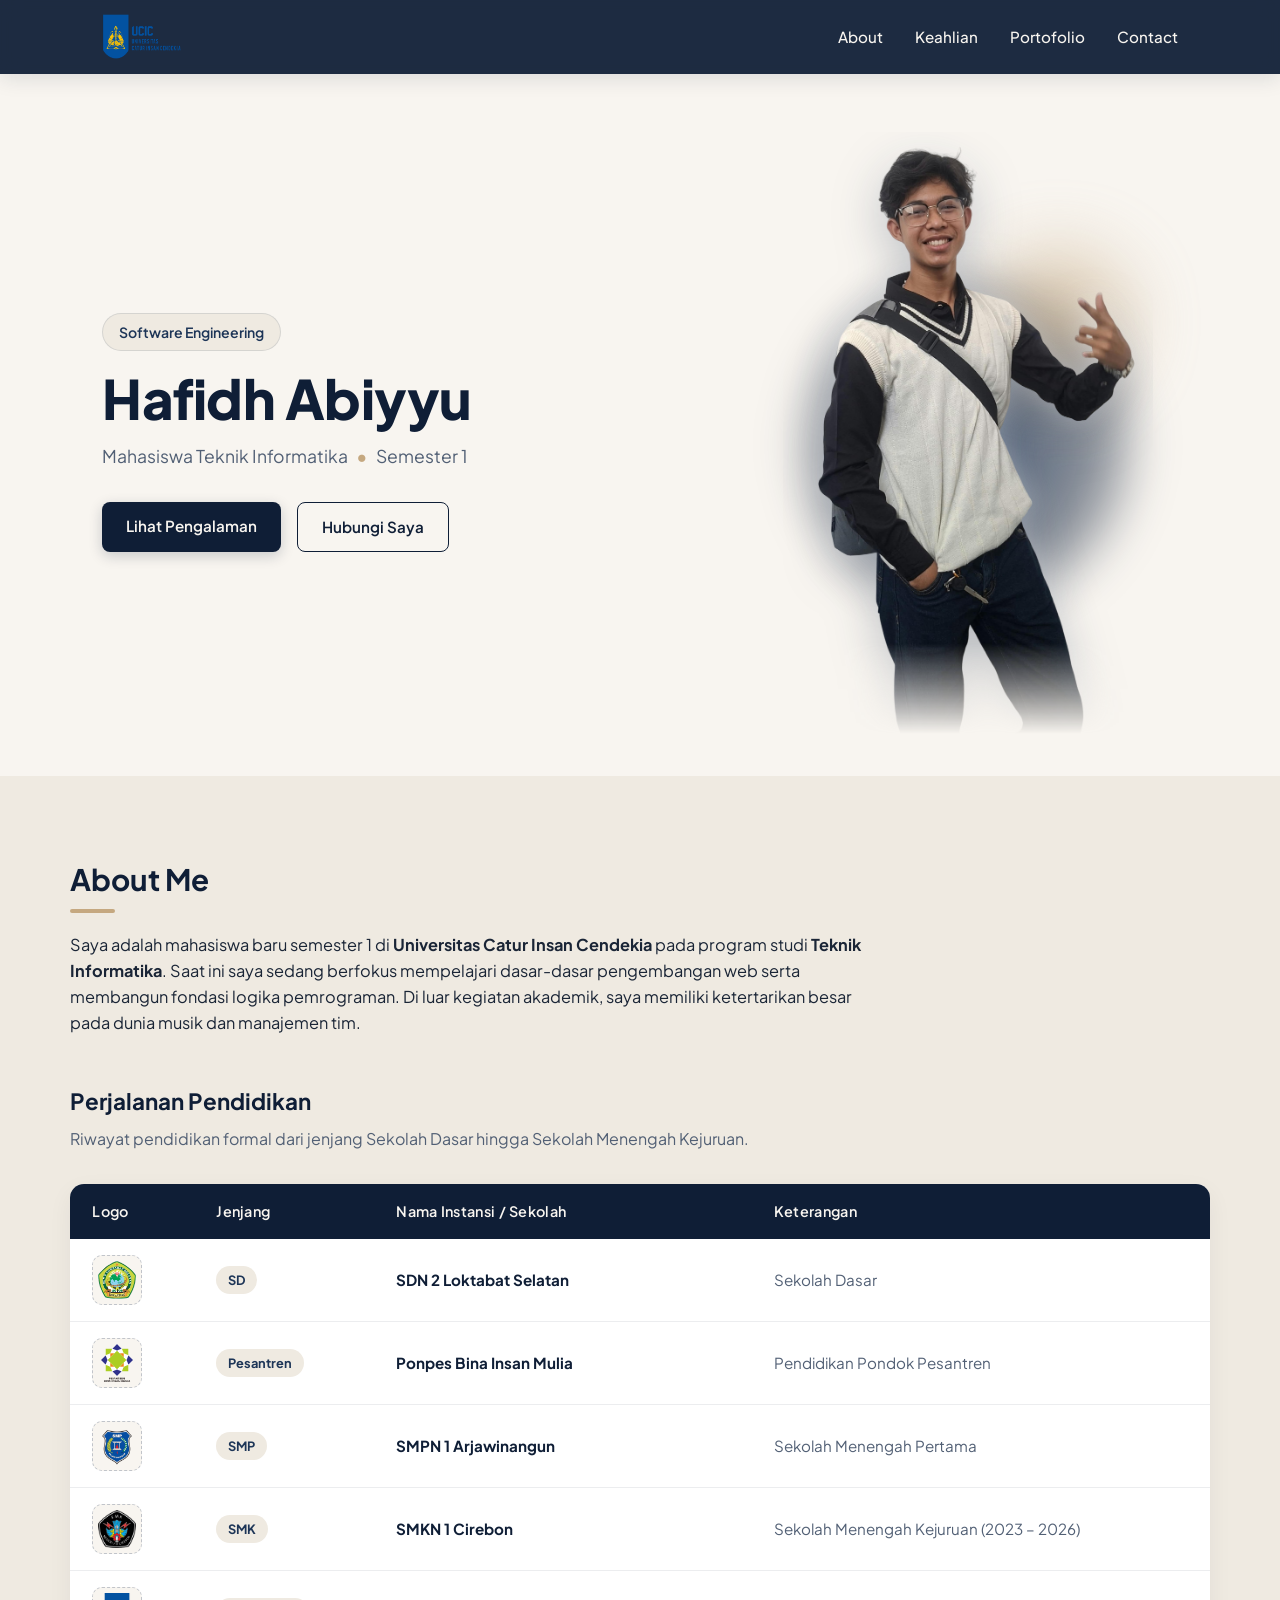
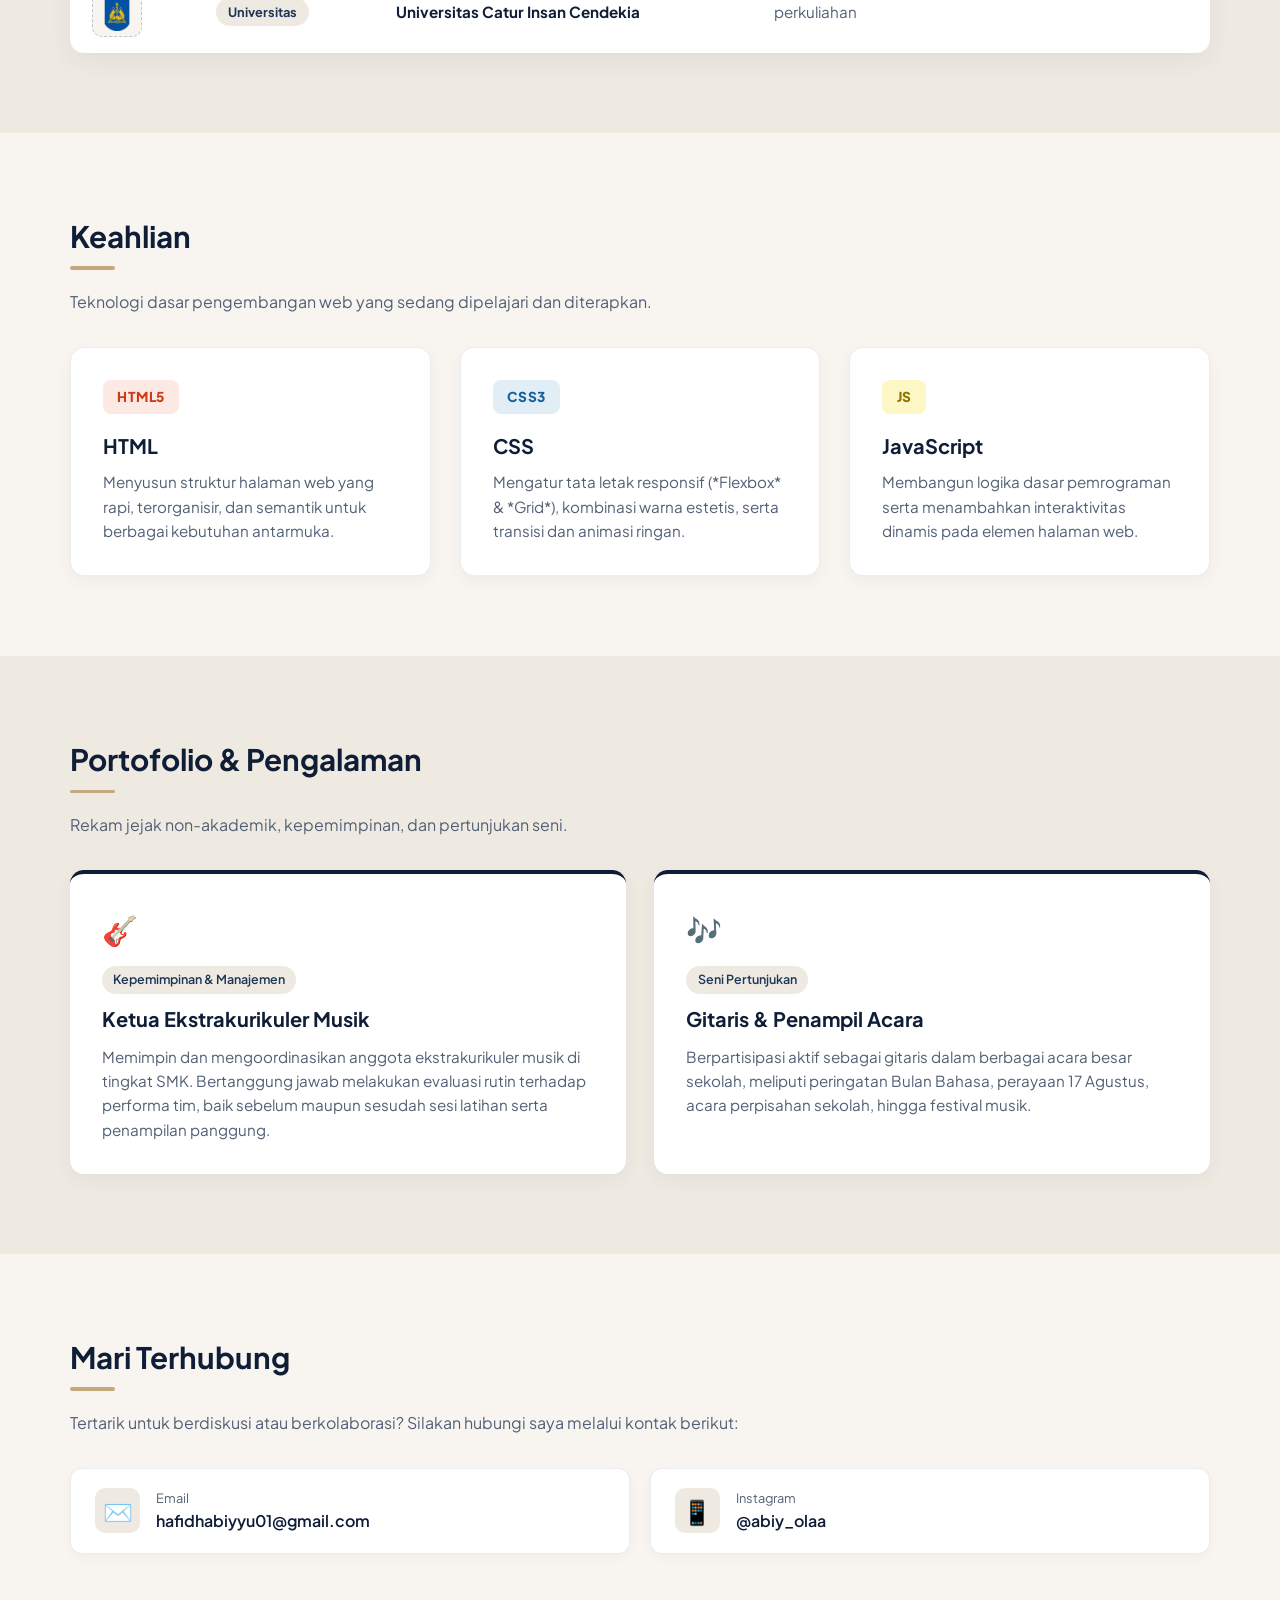
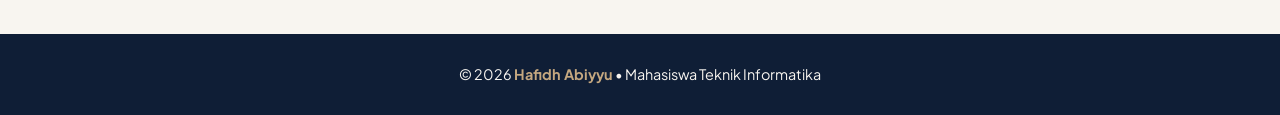
==== index.html @ 4dd19e90 "cv_starterpack" ====
<!DOCTYPE html>
<html lang="id">

<head>
    <meta charset="UTF-8">
    <meta name="viewport" content="width=device-width, initial-scale=1.0">
    <link rel="icon" type="image/png" href="/asset/logo-cic.png">
    <title>Web Profile - Hafidh Abiyyu</title>
    <link rel="preconnect" href="https://fonts.googleapis.com">
    <link rel="preconnect" href="https://fonts.gstatic.com" crossorigin>
    <link href="https://fonts.googleapis.com/css2?family=Plus+Jakarta+Sans:wght@400;500;600;700;800&display=swap" rel="stylesheet">
    <link rel="stylesheet" href="style.css">
</head>

<body>
    <!-- Navbar -->
    <header class="navbar">
        <div class="nav-container">
            <a href="#home" class="logo-link">
                <img src="/asset/logo-ucic.png" alt="Logo UCIC" class="logo">
            </a>
            <nav>
                <ul class="nav-links">
                    <li><a href="#about">About</a></li>
                    <li><a href="#skills">Keahlian</a></li>
                    <li><a href="#portfolio">Portofolio</a></li>
                    <li><a href="#contact">Contact</a></li>
                </ul>
            </nav>
        </div>
    </header>

    <!-- Hero Section -->
    <section id="home" class="hero">
        <div class="hero-content fade-in">
            <span class="greeting-badge">Software Engineering</span>
            <h1>Hafidh Abiyyu</h1>
            <p class="role">Mahasiswa Teknik Informatika <span class="dot">&bull;</span> Semester 1</p>
            <div class="hero-actions">
                <a href="#portfolio" class="btn-primary">Lihat Pengalaman</a>
                <a href="#contact" class="btn-secondary">Hubungi Saya</a>
            </div>
        </div>

        <div class="photo-wrapper fade-in">
            <div class="highlight-backdrop"></div>
            <div class="highlight-accent"></div>
            <img src="/asset/pose2.png" alt="Foto Hafidh Abiyyu" class="profile-photo">
        </div>
    </section>

    <!-- About & Perjalanan Pendidikan Section -->
    <section id="about" class="section">
        <div class="container">
            <!-- Bagian About Me -->
            <div class="about-intro">
                <h2>About Me</h2>
                <p>
                    Saya adalah mahasiswa baru semester 1 di <strong>Universitas Catur Insan Cendekia</strong> pada program studi <strong>Teknik Informatika</strong>.
                    Saat ini saya sedang berfokus mempelajari dasar-dasar pengembangan web serta membangun fondasi logika pemrograman.
                    Di luar kegiatan akademik, saya memiliki ketertarikan besar pada dunia musik dan manajemen tim.
                </p>
            </div>

            <!-- Tabel Perjalanan Pendidikan (SD - SMK) -->
            <div class="education-section">
                <h3>Perjalanan Pendidikan</h3>
                <p class="section-desc">Riwayat pendidikan formal dari jenjang Sekolah Dasar hingga Sekolah Menengah Kejuruan.</p>

                <div class="table-responsive">
                    <table class="edu-table">
                        <thead>
                            <tr>
                                <th>Logo</th>
                                <th>Jenjang</th>
                                <th>Nama Instansi / Sekolah</th>
                                <th>Keterangan</th>
                            </tr>
                        </thead>
                        <tbody>
                            <tr>
                                <td>
                                    <div class="school-logo-box">
                                        <!-- Ganti src dengan path logo sekolahmu nanti -->
                                        <img src="/asset/sdLogo.png" alt="Logo SDN 2 Loktabat Selatan" class="school-logo">
                                    </div>
                                </td>
                                <td><span class="level-badge">SD</span></td>
                                <td class="school-name">SDN 2 Loktabat Selatan</td>
                                <td>Sekolah Dasar</td>
                            </tr>
                            <tr>
                                <td>
                                    <div class="school-logo-box">
                                        <!-- Ganti src dengan path logo pondok/sekolahmu nanti -->
                                        <img src="/asset/ponpeslogo.png" alt="Logo Ponpes Bina Insan Mulia" class="school-logo">
                                    </div>
                                </td>
                                <td><span class="level-badge">Pesantren</span></td>
                                <td class="school-name">Ponpes Bina Insan Mulia</td>
                                <td>Pendidikan Pondok Pesantren</td>
                            </tr>
                            <tr>
                                <td>
                                    <div class="school-logo-box">
                                        <!-- Ganti src dengan path logo SMP nanti -->
                                        <img src="/asset/smplogo.png" alt="Logo SMPN 1 Arjawinangun" class="school-logo">
                                    </div>
                                </td>
                                <td><span class="level-badge">SMP</span></td>
                                <td class="school-name">SMPN 1 Arjawinangun</td>
                                <td>Sekolah Menengah Pertama</td>
                            </tr>
                            <tr>
                                <td>
                                    <div class="school-logo-box">
                                        <!-- Ganti src dengan path logo SMK nanti -->
                                        <img src="/asset/smklogo.png" alt="Logo SMKN 1 Cirebon" class="school-logo">
                                    </div>
                                </td>
                                <td><span class="level-badge">SMK</span></td>
                                <td class="school-name">SMKN 1 Cirebon</td>
                                <td>Sekolah Menengah Kejuruan (2023 – 2026)</td>
                            </tr>
                            <tr>
                                <td>
                                    <div class="school-logo-box">
                                        <!-- Ganti src dengan path logo SMK nanti -->
                                        <img src="/asset/logo-cic.png" alt="Logo SMKN 1 Cirebon" class="school-logo">
                                    </div>
                                </td>
                                <td><span class="level-badge">Universitas</span></td>
                                <td class="school-name">Universitas Catur Insan Cendekia</td>
                                <td>perkuliahan</td>
                            </tr>
                        </tbody>
                    </table>
                </div>
            </div>
        </div>
    </section>

    <!-- Section Keahlian (HTML, CSS, JS) -->
    <section id="skills" class="section bg-alt">
        <div class="container">
            <div class="section-header">
                <h2>Keahlian</h2>
                <p class="section-desc">Teknologi dasar pengembangan web yang sedang dipelajari dan diterapkan.</p>
            </div>

            <div class="skills-grid">
                <!-- HTML -->
                <div class="skill-card">
                    <div class="skill-badge html-badge">HTML5</div>
                    <h3>HTML</h3>
                    <p>
                        Menyusun struktur halaman web yang rapi, terorganisir, dan semantik untuk berbagai kebutuhan antarmuka.
                    </p>
                </div>

                <!-- CSS -->
                <div class="skill-card">
                    <div class="skill-badge css-badge">CSS3</div>
                    <h3>CSS</h3>
                    <p>
                        Mengatur tata letak responsif (*Flexbox* & *Grid*), kombinasi warna estetis, serta transisi dan animasi ringan.
                    </p>
                </div>

                <!-- JavaScript -->
                <div class="skill-card">
                    <div class="skill-badge js-badge">JS</div>
                    <h3>JavaScript</h3>
                    <p>
                        Membangun logika dasar pemrograman serta menambahkan interaktivitas dinamis pada elemen halaman web.
                    </p>
                </div>
            </div>
        </div>
    </section>

    <!-- Portfolio Section -->
    <section id="portfolio" class="section">
        <div class="container">
            <div class="section-header">
                <h2>Portofolio & Pengalaman</h2>
                <p class="section-desc">Rekam jejak non-akademik, kepemimpinan, dan pertunjukan seni.</p>
            </div>

            <div class="portfolio-grid">
                <div class="card">
                    <div class="card-icon">🎸</div>
                    <span class="tag">Kepemimpinan & Manajemen</span>
                    <h3>Ketua Ekstrakurikuler Musik</h3>
                    <p>
                        Memimpin dan mengoordinasikan anggota ekstrakurikuler musik di tingkat SMK.
                        Bertanggung jawab melakukan evaluasi rutin terhadap performa tim, baik sebelum maupun sesudah
                        sesi latihan serta penampilan panggung.
                    </p>
                </div>

                <div class="card">
                    <div class="card-icon">🎶</div>
                    <span class="tag">Seni Pertunjukan</span>
                    <h3>Gitaris & Penampil Acara</h3>
                    <p>
                        Berpartisipasi aktif sebagai gitaris dalam berbagai acara besar sekolah, meliputi peringatan
                        Bulan Bahasa, perayaan 17 Agustus, acara perpisahan sekolah, hingga festival musik.
                    </p>
                </div>
            </div>
        </div>
    </section>

    <!-- Contact Section -->
    <section id="contact" class="section bg-alt">
        <div class="container">
            <h2>Mari Terhubung</h2>
            <p class="section-desc">Tertarik untuk berdiskusi atau berkolaborasi? Silakan hubungi saya melalui kontak berikut:</p>
            
            <div class="contact-cards">
                <a href="mailto:hafidhabiyyu01@gmail.com" class="contact-item">
                    <span class="contact-icon">✉️</span>
                    <div>
                        <small>Email</small>
                        <p>hafidhabiyyu01@gmail.com</p>
                    </div>
                </a>

                <a href="https://instagram.com/abiy_olaa" target="_blank" class="contact-item">
                    <span class="contact-icon">📱</span>
                    <div>
                        <small>Instagram</small>
                        <p>@abiy_olaa</p>
                    </div>
                </a>
            </div>
        </div>
    </section>

    <!-- Footer -->
    <footer>
        <p>&copy; 2026 <strong>Hafidh Abiyyu</strong> &bull; Mahasiswa Teknik Informatika</p>
    </footer>

</body>

</html>
---- style.css ----
:root {
    --navy-dark: #0f1e36;
    --navy-medium: #1d3557;
    --navy-light: #2b4c7e;
    --cream-bg: #f8f5f0;
    --cream-card: #ffffff;
    --cream-alt: #efeae1;
    --text-main: #1a2536;
    --text-muted: #526075;
    --accent-gold: #c5a880;
    --accent-gold-light: #e6d5bc;
}

* {
    margin: 0;
    padding: 0;
    box-sizing: border-box;
    scroll-behavior: smooth;
}

body {
    font-family: 'Plus Jakarta Sans', 'Segoe UI', Tahoma, Geneva, Verdana, sans-serif;
    background-color: var(--cream-bg);
    color: var(--text-main);
    line-height: 1.6;
    overflow-x: hidden;
}

@keyframes float {
    0%, 100% {
        transform: translateY(0px);
    }
    50% {
        transform: translateY(-8px);
    }
}

@keyframes pulseGlow {
    0%, 100% {
        transform: translate(-50%, -50%) scale(1);
        opacity: 0.75;
    }
    50% {
        transform: translate(-50%, -50%) scale(1.06);
        opacity: 0.9;
    }
}

@keyframes fadeInUp {
    from {
        opacity: 0;
        transform: translateY(20px);
    }
    to {
        opacity: 1;
        transform: translateY(0);
    }
}

.fade-in {
    animation: fadeInUp 0.8s ease-out forwards;
}

/* Sticky Navbar */
.navbar {
    position: sticky;
    top: 0;
    z-index: 1000;
    background-color: rgba(15, 30, 54, 0.94);
    backdrop-filter: blur(10px);
    -webkit-backdrop-filter: blur(10px);
    padding: 0.9rem 0;
    box-shadow: 0 4px 20px rgba(15, 30, 54, 0.12);
}

.nav-container {
    max-width: 1140px;
    margin: 0 auto;
    padding: 0 2rem;
    display: flex;
    justify-content: space-between;
    align-items: center;
}

.logo-link {
    display: flex;
    align-items: center;
    transition: transform 0.3s ease;
}

.logo-link:hover {
    transform: scale(1.05);
}

.logo {
    height: 45px;
    width: auto;
    object-fit: contain;
}

.nav-links {
    list-style: none;
    display: flex;
    gap: 2rem;
}

.nav-links a {
    color: var(--cream-bg);
    text-decoration: none;
    font-size: 0.95rem;
    font-weight: 500;
    position: relative;
    padding-bottom: 4px;
    transition: color 0.3s ease;
}

.nav-links a::after {
    content: '';
    position: absolute;
    bottom: 0;
    left: 0;
    width: 0%;
    height: 2px;
    background-color: var(--accent-gold);
    transition: width 0.3s ease;
}

.nav-links a:hover {
    color: var(--accent-gold);
}

.nav-links a:hover::after {
    width: 100%;
}

/* Hero Section */
.hero {
    max-width: 1140px;
    margin: 0 auto;
    padding: 3rem 2rem 2rem;
    display: flex;
    align-items: center;
    justify-content: space-between;
    gap: 3rem;
    min-height: 78vh;
}

.hero-content {
    flex: 1;
    max-width: 550px;
}

.greeting-badge {
    display: inline-block;
    background-color: var(--cream-alt);
    color: var(--navy-medium);
    padding: 0.4rem 1rem;
    border-radius: 50px;
    font-size: 0.88rem;
    font-weight: 600;
    margin-bottom: 1rem;
    border: 1px solid rgba(29, 53, 87, 0.12);
}

.hero-content h1 {
    font-size: clamp(2.4rem, 5vw, 3.4rem);
    font-weight: 800;
    color: var(--navy-dark);
    line-height: 1.15;
    margin-bottom: 0.8rem;
    letter-spacing: -0.5px;
}

.hero-content .role {
    font-size: 1.1rem;
    color: var(--text-muted);
    margin-bottom: 2rem;
}

.hero-content .dot {
    color: var(--accent-gold);
    font-weight: bold;
    margin: 0 0.3rem;
}

/* Button */
.hero-actions {
    display: flex;
    gap: 1rem;
    flex-wrap: wrap;
}

.btn-primary, .btn-secondary {
    padding: 0.75rem 1.5rem;
    border-radius: 8px;
    font-size: 0.95rem;
    font-weight: 600;
    text-decoration: none;
    transition: all 0.3s ease;
}

.btn-primary {
    background-color: var(--navy-dark);
    color: var(--cream-bg);
    box-shadow: 0 4px 14px rgba(15, 30, 54, 0.2);
}

.btn-primary:hover {
    background-color: var(--navy-light);
    transform: translateY(-2px);
    box-shadow: 0 6px 20px rgba(15, 30, 54, 0.28);
}

.btn-secondary {
    background-color: transparent;
    color: var(--navy-dark);
    border: 1.5px solid var(--navy-dark);
}

.btn-secondary:hover {
    background-color: var(--cream-alt);
    transform: translateY(-2px);
}

/* Foto Profil PNG Tanpa Box + Highlight */
.photo-wrapper {
    position: relative;
    flex: 1;
    max-width: 420px;
    display: flex;
    align-items: center;
    justify-content: center;
}

.highlight-backdrop {
    position: absolute;
    top: 52%;
    left: 50%;
    transform: translate(-50%, -50%);
    width: 82%;
    aspect-ratio: 1 / 1;
    background: radial-gradient(circle, rgba(29, 53, 87, 0.85) 0%, rgba(15, 30, 54, 0.45) 55%, rgba(248, 245, 240, 0) 75%);
    border-radius: 50%;
    filter: blur(22px);
    z-index: 1;
    animation: pulseGlow 5s infinite ease-in-out;
}

.highlight-accent {
    position: absolute;
    top: 20%;
    right: 12%;
    width: 140px;
    height: 140px;
    background: var(--accent-gold);
    border-radius: 50%;
    filter: blur(35px);
    opacity: 0.55;
    z-index: 1;
}

.profile-photo {
    position: relative;
    z-index: 2;
    width: 100%;
    max-width: 370px;
    height: auto;
    display: block;
    object-fit: contain;
    filter: drop-shadow(0 16px 24px rgba(15, 30, 54, 0.25)) 
            drop-shadow(0 0 12px rgba(255, 255, 255, 0.45));
    -webkit-mask-image: linear-gradient(to bottom, black 85%, transparent 100%);
    mask-image: linear-gradient(to bottom, black 85%, transparent 100%);
    animation: float 4.5s infinite ease-in-out;
    transition: transform 0.3s ease;
}

.profile-photo:hover {
    filter: drop-shadow(0 20px 28px rgba(15, 30, 54, 0.32)) 
            drop-shadow(0 0 16px rgba(197, 168, 128, 0.6));
}

/* Section Umum */
.section {
    background-color: var(--cream-alt);
    padding: 5rem 2rem;
}

.bg-alt {
    background-color: var(--cream-bg);
}

.container {
    max-width: 1140px;
    margin: 0 auto;
}

h2 {
    font-size: 1.85rem;
    font-weight: 700;
    color: var(--navy-dark);
    margin-bottom: 1.2rem;
    position: relative;
    display: inline-block;
}

h2::after {
    content: '';
    display: block;
    width: 45px;
    height: 3.5px;
    background-color: var(--accent-gold);
    border-radius: 2px;
    margin-top: 6px;
}

.section-desc {
    color: var(--text-muted);
    margin-bottom: 2rem;
}

/* About Intro */
.about-intro {
    max-width: 800px;
    margin-bottom: 3rem;
}

.about-intro p {
    font-size: 1.02rem;
    color: var(--text-main);
}

/* Tabel Perjalanan Pendidikan */
.education-section h3 {
    font-size: 1.4rem;
    color: var(--navy-dark);
    margin-bottom: 0.4rem;
}

.table-responsive {
    width: 100%;
    overflow-x: auto;
    border-radius: 14px;
    box-shadow: 0 8px 24px rgba(15, 30, 54, 0.06);
    background-color: var(--cream-card);
}

.edu-table {
    width: 100%;
    border-collapse: collapse;
    text-align: left;
    min-width: 600px;
}

.edu-table thead {
    background-color: var(--navy-dark);
    color: var(--cream-bg);
}

.edu-table th {
    padding: 1rem 1.4rem;
    font-size: 0.9rem;
    font-weight: 600;
    letter-spacing: 0.3px;
}

.edu-table td {
    padding: 1rem 1.4rem;
    border-bottom: 1px solid rgba(15, 30, 54, 0.08);
    vertical-align: middle;
    font-size: 0.95rem;
    color: var(--text-muted);
}

.edu-table tbody tr:last-child td {
    border-bottom: none;
}

.edu-table tbody tr {
    transition: background-color 0.25s ease;
}

.edu-table tbody tr:hover {
    background-color: rgba(239, 234, 225, 0.55);
}

/* Wadah Logo Sekolah di Dalam Tabel */
.school-logo-box {
    width: 50px;
    height: 50px;
    border-radius: 10px;
    background-color: var(--cream-bg);
    border: 1.5px dashed rgba(29, 53, 87, 0.25);
    display: flex;
    align-items: center;
    justify-content: center;
    padding: 5px;
    overflow: hidden;
}

.school-logo {
    width: 100%;
    height: 100%;
    object-fit: contain;
}

.level-badge {
    display: inline-block;
    background-color: var(--cream-alt);
    color: var(--navy-medium);
    font-weight: 700;
    font-size: 0.8rem;
    padding: 0.25rem 0.75rem;
    border-radius: 50px;
}

.school-name {
    font-weight: 700;
    color: var(--navy-dark) !important;
}

/* Section Keahlian (HTML, CSS, JS) */
.skills-grid {
    display: grid;
    grid-template-columns: repeat(auto-fit, minmax(260px, 1fr));
    gap: 1.8rem;
}

.skill-card {
    background-color: var(--cream-card);
    padding: 2rem;
    border-radius: 14px;
    border: 1px solid rgba(15, 30, 54, 0.08);
    box-shadow: 0 6px 18px rgba(15, 30, 54, 0.04);
    transition: transform 0.3s ease, box-shadow 0.3s ease, border-color 0.3s ease;
}

.skill-card:hover {
    transform: translateY(-6px);
    border-color: var(--accent-gold);
    box-shadow: 0 14px 28px rgba(15, 30, 54, 0.09);
}

.skill-badge {
    display: inline-flex;
    align-items: center;
    justify-content: center;
    padding: 0.4rem 0.9rem;
    border-radius: 8px;
    font-weight: 800;
    font-size: 0.85rem;
    letter-spacing: 0.5px;
    margin-bottom: 1rem;
}

.html-badge {
    background-color: rgba(227, 79, 38, 0.12);
    color: #c93d18;
}

.css-badge {
    background-color: rgba(21, 114, 182, 0.12);
    color: #13619c;
}

.js-badge {
    background-color: rgba(247, 223, 30, 0.25);
    color: #8a7300;
}

.skill-card h3 {
    color: var(--navy-dark);
    font-size: 1.25rem;
    margin-bottom: 0.5rem;
}

.skill-card p {
    font-size: 0.95rem;
    color: var(--text-muted);
}

/* Portofolio */
.portfolio-grid {
    display: grid;
    grid-template-columns: repeat(auto-fit, minmax(290px, 1fr));
    gap: 1.8rem;
}

.card {
    background-color: var(--cream-card);
    padding: 2rem;
    border-radius: 14px;
    border-top: 4px solid var(--navy-dark);
    box-shadow: 0 6px 18px rgba(15, 30, 54, 0.05);
    transition: transform 0.3s ease, box-shadow 0.3s ease, border-color 0.3s ease;
}

.card:hover {
    transform: translateY(-6px);
    box-shadow: 0 14px 28px rgba(15, 30, 54, 0.1);
    border-top-color: var(--accent-gold);
}

.card-icon {
    font-size: 1.8rem;
    margin-bottom: 0.8rem;
}

.card h3 {
    color: var(--navy-dark);
    margin: 0.6rem 0;
    font-size: 1.25rem;
}

.card .tag {
    display: inline-block;
    font-size: 0.78rem;
    background-color: var(--cream-alt);
    color: var(--navy-medium);
    padding: 0.25rem 0.7rem;
    border-radius: 50px;
    font-weight: 600;
}

.card p {
    font-size: 0.95rem;
    color: var(--text-muted);
}

/* Contact */
.contact-cards {
    display: grid;
    grid-template-columns: repeat(auto-fit, minmax(260px, 1fr));
    gap: 1.2rem;
}

.contact-item {
    display: flex;
    align-items: center;
    gap: 1rem;
    background-color: var(--cream-card);
    padding: 1.2rem 1.5rem;
    border-radius: 12px;
    text-decoration: none;
    color: var(--text-main);
    border: 1px solid rgba(15, 30, 54, 0.08);
    box-shadow: 0 4px 12px rgba(15, 30, 54, 0.03);
    transition: all 0.3s ease;
}

.contact-item:hover {
    transform: translateY(-3px);
    border-color: var(--accent-gold);
    box-shadow: 0 8px 20px rgba(15, 30, 54, 0.08);
}

.contact-icon {
    font-size: 1.5rem;
    background-color: var(--cream-alt);
    width: 45px;
    height: 45px;
    display: flex;
    align-items: center;
    justify-content: center;
    border-radius: 10px;
}

.contact-item small {
    color: var(--text-muted);
    font-size: 0.8rem;
    display: block;
}

.contact-item p {
    font-weight: 600;
    color: var(--navy-dark);
}

/* Footer */
footer {
    background-color: var(--navy-dark);
    color: var(--cream-bg);
    text-align: center;
    padding: 1.8rem;
    font-size: 0.9rem;
}

footer strong {
    color: var(--accent-gold);
}

/* Responsif Tablet & Mobile */
@media (max-width: 768px) {
    .nav-container {
        padding: 0 1.2rem;
    }

    .hero {
        flex-direction: column-reverse;
        text-align: center;
        padding-top: 2.5rem;
        gap: 2rem;
    }

    .hero-actions {
        justify-content: center;
    }

    .photo-wrapper {
        max-width: 280px;
        width: 80%;
    }

    .profile-photo {
        max-width: 260px;
    }
    
    .nav-links {
        gap: 1rem;
        font-size: 0.9rem;
    }
}
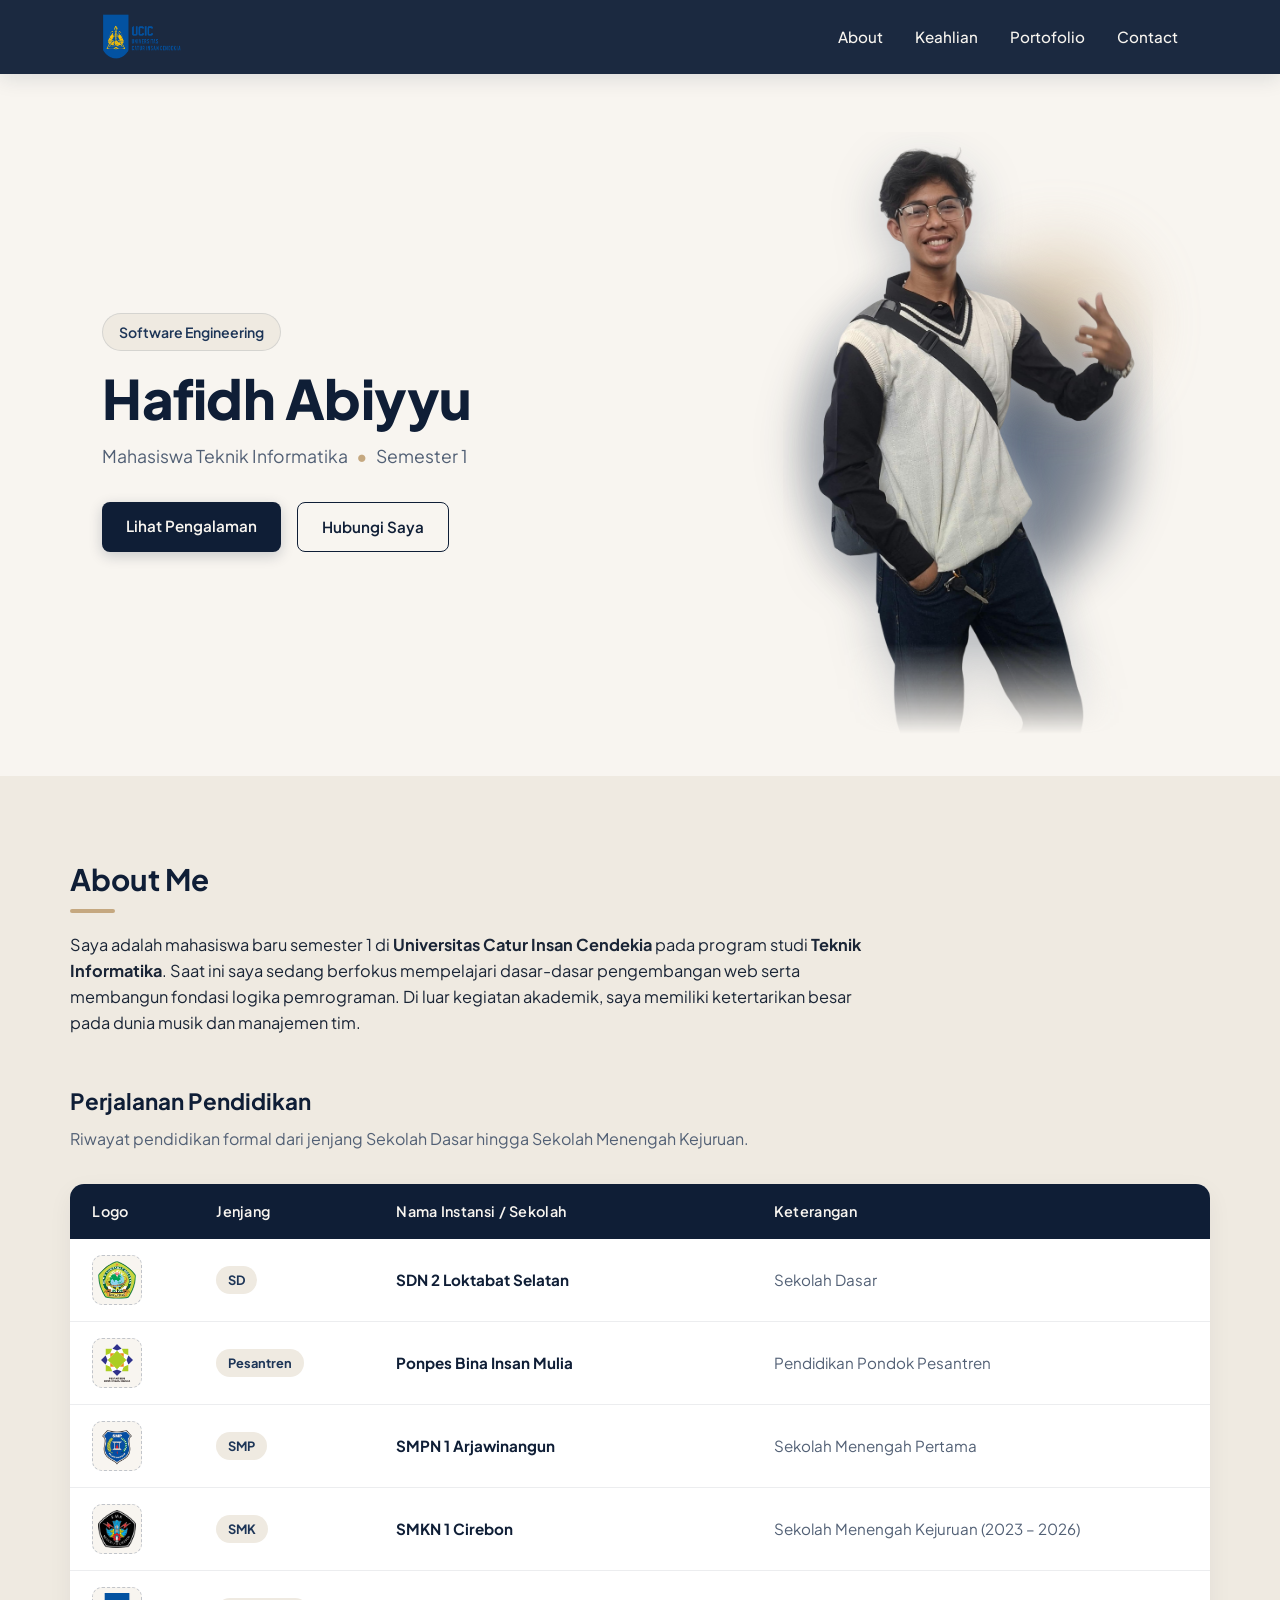
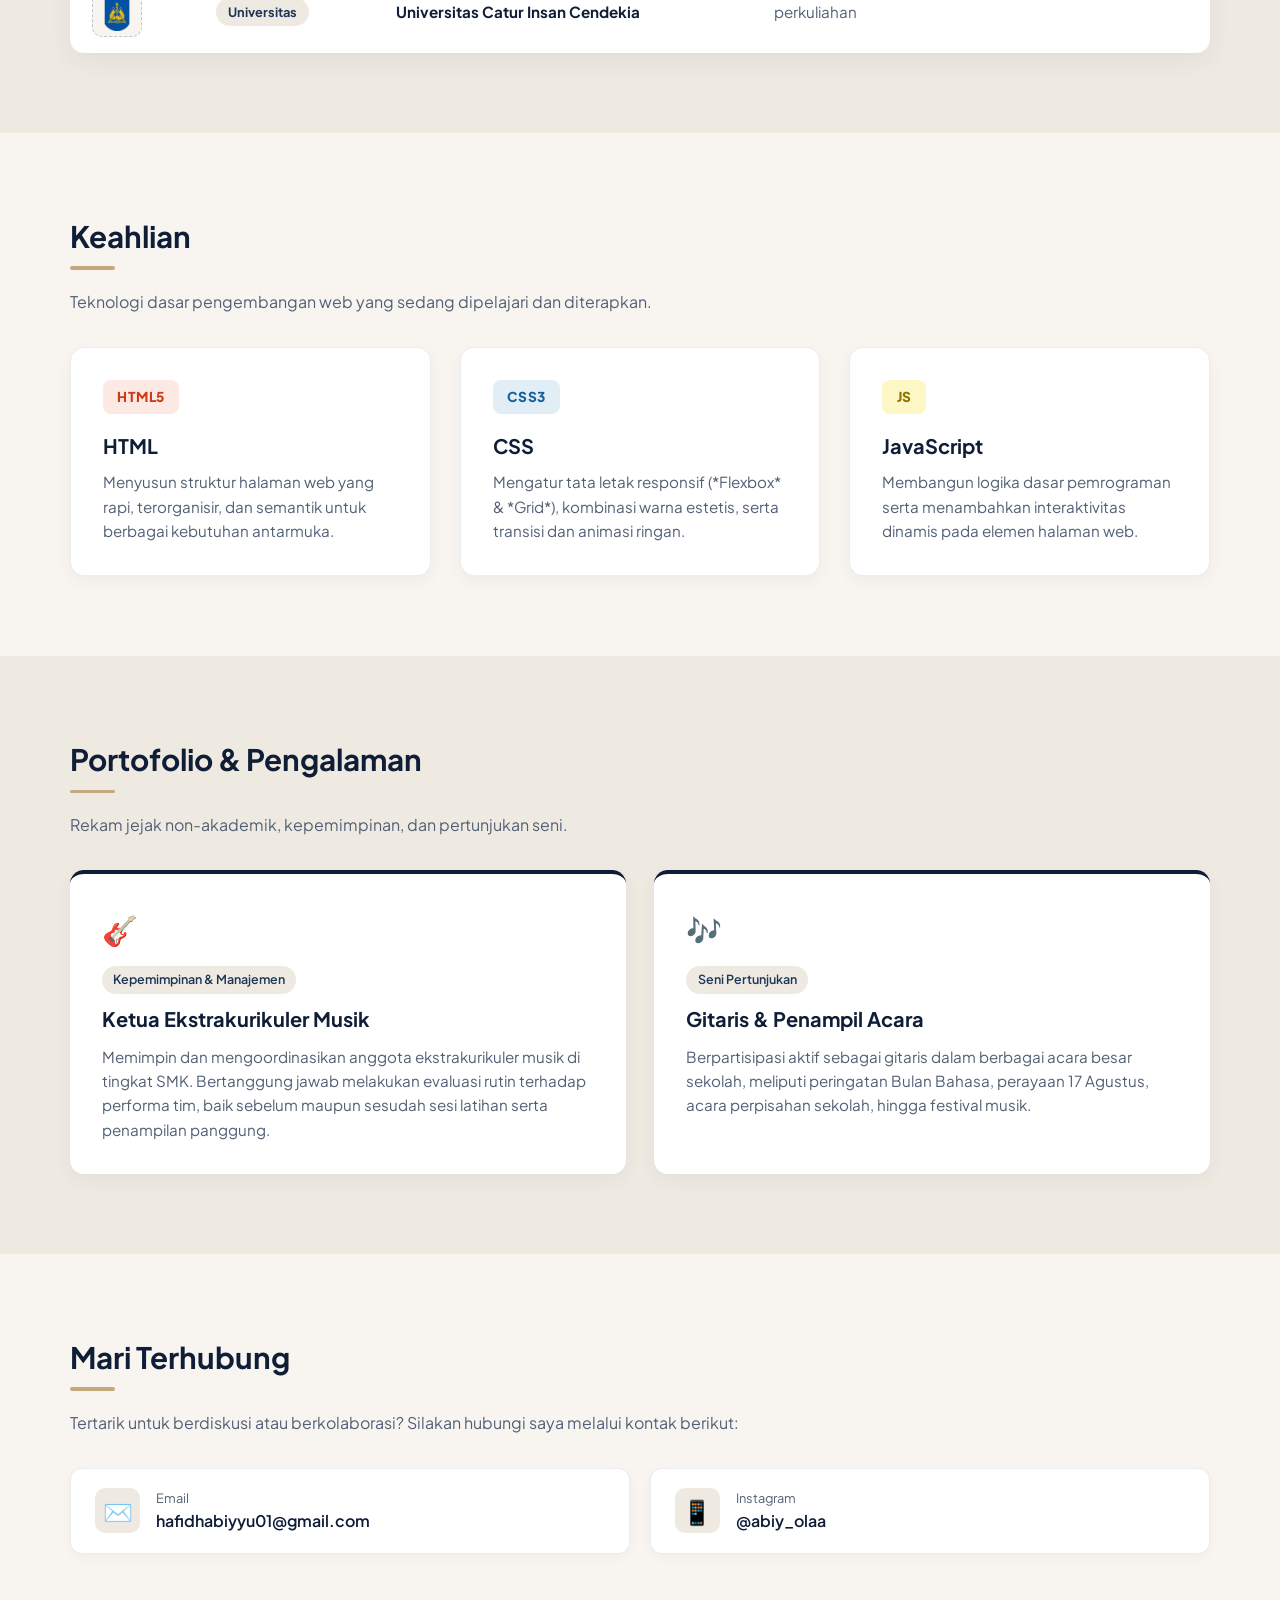
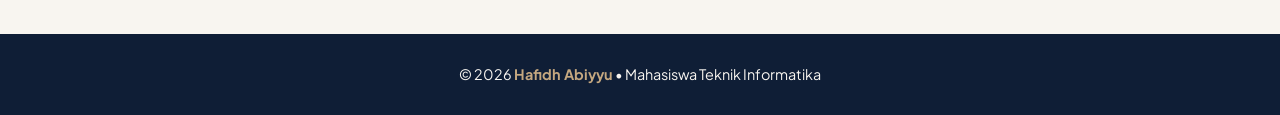
==== commit d24d42b5: "adding menu icons" ====
--- a/index.html
+++ b/index.html
@@ -8,7 +8,8 @@
     <title>Web Profile - Hafidh Abiyyu</title>
     <link rel="preconnect" href="https://fonts.googleapis.com">
     <link rel="preconnect" href="https://fonts.gstatic.com" crossorigin>
-    <link href="https://fonts.googleapis.com/css2?family=Plus+Jakarta+Sans:wght@400;500;600;700;800&display=swap" rel="stylesheet">
+    <link href="https://fonts.googleapis.com/css2?family=Plus+Jakarta+Sans:wght@400;500;600;700;800&display=swap"
+        rel="stylesheet">
     <link rel="stylesheet" href="style.css">
 </head>
 
@@ -19,6 +20,15 @@
             <a href="#home" class="logo-link">
                 <img src="/asset/logo-ucic.png" alt="Logo UCIC" class="logo">
             </a>
+
+            <input type="checkbox" id="menu-toggle" class="menu-toggle">
+            <label for="menu-toggle" class="burger-btn" aria-label="Buka Menu">
+                <svg xmlns="http://www.w3.org/2000/svg" width="28" height="28" fill="currentColor" viewBox="0 0 24 24">
+                    <!--Boxicons v3.0.8 https://boxicons.com | License https://docs.boxicons.com/free-->
+                    <path d="M3 5h18v2H3zm0 6h18v2H3zm0 6h18v2H3z"></path>
+                </svg>
+            </label>
+
             <nav>
                 <ul class="nav-links">
                     <li><a href="#about">About</a></li>
@@ -56,8 +66,10 @@
             <div class="about-intro">
                 <h2>About Me</h2>
                 <p>
-                    Saya adalah mahasiswa baru semester 1 di <strong>Universitas Catur Insan Cendekia</strong> pada program studi <strong>Teknik Informatika</strong>.
-                    Saat ini saya sedang berfokus mempelajari dasar-dasar pengembangan web serta membangun fondasi logika pemrograman.
+                    Saya adalah mahasiswa baru semester 1 di <strong>Universitas Catur Insan Cendekia</strong> pada
+                    program studi <strong>Teknik Informatika</strong>.
+                    Saat ini saya sedang berfokus mempelajari dasar-dasar pengembangan web serta membangun fondasi
+                    logika pemrograman.
                     Di luar kegiatan akademik, saya memiliki ketertarikan besar pada dunia musik dan manajemen tim.
                 </p>
             </div>
@@ -65,7 +77,8 @@
             <!-- Tabel Perjalanan Pendidikan (SD - SMK) -->
             <div class="education-section">
                 <h3>Perjalanan Pendidikan</h3>
-                <p class="section-desc">Riwayat pendidikan formal dari jenjang Sekolah Dasar hingga Sekolah Menengah Kejuruan.</p>
+                <p class="section-desc">Riwayat pendidikan formal dari jenjang Sekolah Dasar hingga Sekolah Menengah
+                    Kejuruan.</p>
 
                 <div class="table-responsive">
                     <table class="edu-table">
@@ -82,7 +95,8 @@
                                 <td>
                                     <div class="school-logo-box">
                                         <!-- Ganti src dengan path logo sekolahmu nanti -->
-                                        <img src="/asset/sdLogo.png" alt="Logo SDN 2 Loktabat Selatan" class="school-logo">
+                                        <img src="/asset/sdLogo.png" alt="Logo SDN 2 Loktabat Selatan"
+                                            class="school-logo">
                                     </div>
                                 </td>
                                 <td><span class="level-badge">SD</span></td>
@@ -93,7 +107,8 @@
                                 <td>
                                     <div class="school-logo-box">
                                         <!-- Ganti src dengan path logo pondok/sekolahmu nanti -->
-                                        <img src="/asset/ponpeslogo.png" alt="Logo Ponpes Bina Insan Mulia" class="school-logo">
+                                        <img src="/asset/ponpeslogo.png" alt="Logo Ponpes Bina Insan Mulia"
+                                            class="school-logo">
                                     </div>
                                 </td>
                                 <td><span class="level-badge">Pesantren</span></td>
@@ -104,7 +119,8 @@
                                 <td>
                                     <div class="school-logo-box">
                                         <!-- Ganti src dengan path logo SMP nanti -->
-                                        <img src="/asset/smplogo.png" alt="Logo SMPN 1 Arjawinangun" class="school-logo">
+                                        <img src="/asset/smplogo.png" alt="Logo SMPN 1 Arjawinangun"
+                                            class="school-logo">
                                     </div>
                                 </td>
                                 <td><span class="level-badge">SMP</span></td>
@@ -154,7 +170,8 @@
                     <div class="skill-badge html-badge">HTML5</div>
                     <h3>HTML</h3>
                     <p>
-                        Menyusun struktur halaman web yang rapi, terorganisir, dan semantik untuk berbagai kebutuhan antarmuka.
+                        Menyusun struktur halaman web yang rapi, terorganisir, dan semantik untuk berbagai kebutuhan
+                        antarmuka.
                     </p>
                 </div>
 
@@ -163,7 +180,8 @@
                     <div class="skill-badge css-badge">CSS3</div>
                     <h3>CSS</h3>
                     <p>
-                        Mengatur tata letak responsif (*Flexbox* & *Grid*), kombinasi warna estetis, serta transisi dan animasi ringan.
+                        Mengatur tata letak responsif (*Flexbox* & *Grid*), kombinasi warna estetis, serta transisi dan
+                        animasi ringan.
                     </p>
                 </div>
 
@@ -172,7 +190,8 @@
                     <div class="skill-badge js-badge">JS</div>
                     <h3>JavaScript</h3>
                     <p>
-                        Membangun logika dasar pemrograman serta menambahkan interaktivitas dinamis pada elemen halaman web.
+                        Membangun logika dasar pemrograman serta menambahkan interaktivitas dinamis pada elemen halaman
+                        web.
                     </p>
                 </div>
             </div>
@@ -216,8 +235,9 @@
     <section id="contact" class="section bg-alt">
         <div class="container">
             <h2>Mari Terhubung</h2>
-            <p class="section-desc">Tertarik untuk berdiskusi atau berkolaborasi? Silakan hubungi saya melalui kontak berikut:</p>
-            
+            <p class="section-desc">Tertarik untuk berdiskusi atau berkolaborasi? Silakan hubungi saya melalui kontak
+                berikut:</p>
+
             <div class="contact-cards">
                 <a href="mailto:hafidhabiyyu01@gmail.com" class="contact-item">
                     <span class="contact-icon">✉️</span>
--- a/style.css
+++ b/style.css
@@ -27,19 +27,25 @@
 }
 
 @keyframes float {
-    0%, 100% {
+
+    0%,
+    100% {
         transform: translateY(0px);
     }
+
     50% {
         transform: translateY(-8px);
     }
 }
 
 @keyframes pulseGlow {
-    0%, 100% {
+
+    0%,
+    100% {
         transform: translate(-50%, -50%) scale(1);
         opacity: 0.75;
     }
+
     50% {
         transform: translate(-50%, -50%) scale(1.06);
         opacity: 0.9;
@@ -51,6 +57,7 @@
         opacity: 0;
         transform: translateY(20px);
     }
+
     to {
         opacity: 1;
         transform: translateY(0);
@@ -66,7 +73,7 @@
     position: sticky;
     top: 0;
     z-index: 1000;
-    background-color: rgba(15, 30, 54, 0.94);
+    background-color: rgba(15, 30, 54, 0.95);
     backdrop-filter: blur(10px);
     -webkit-backdrop-filter: blur(10px);
     padding: 0.9rem 0;
@@ -96,6 +103,24 @@
     height: 45px;
     width: auto;
     object-fit: contain;
+}
+
+.menu-toggle {
+    display: none;
+}
+
+.burger-btn {
+    display: none;
+    color: var(--cream-bg);
+    cursor: pointer;
+    padding: 0.4rem;
+    border-radius: 8px;
+    transition: color 0.3s ease, background-color 0.3s ease, transform 0.2s ease;
+}
+
+.burger-btn:hover {
+    color: var(--accent-gold);
+    background-color: rgba(255, 255, 255, 0.08);
 }
 
 .nav-links {
@@ -131,6 +156,94 @@
 
 .nav-links a:hover::after {
     width: 100%;
+}
+
+/* Responsif Tablet & Mobile */
+@media (max-width: 768px) {
+    .nav-container {
+        padding: 0 1.2rem;
+    }
+
+    /* Tampilkan Ikon Burger di Layar HP */
+    .burger-btn {
+        display: flex;
+        align-items: center;
+        justify-content: center;
+    }
+
+    .menu-toggle:checked+.burger-btn {
+        color: var(--accent-gold);
+        background-color: rgba(255, 255, 255, 0.1);
+    }
+
+    /* Menu Dropdown Tersembunyi Secara Default */
+    .nav-menu {
+        position: absolute;
+        top: 100%;
+        left: 0;
+        width: 100%;
+        background-color: rgba(15, 30, 54, 0.98);
+        backdrop-filter: blur(12px);
+        -webkit-backdrop-filter: blur(12px);
+        max-height: 0;
+        overflow: hidden;
+        opacity: 0;
+        transition: max-height 0.35s ease, opacity 0.3s ease;
+        box-shadow: 0 12px 24px rgba(15, 30, 54, 0.25);
+    }
+
+    /* Tampilkan Menu Saat Checkbox Dicentang */
+    .menu-toggle:checked~.nav-menu {
+        max-height: 320px;
+        opacity: 1;
+        border-top: 1px solid rgba(255, 255, 255, 0.1);
+    }
+
+    .nav-links {
+        flex-direction: column;
+        align-items: center;
+        gap: 0;
+        padding: 0.8rem 0;
+    }
+
+    .nav-links li {
+        width: 100%;
+        text-align: center;
+    }
+
+    .nav-links a {
+        display: block;
+        padding: 0.9rem 1.5rem;
+        font-size: 1rem;
+    }
+
+    .nav-links a::after {
+        display: none;
+    }
+
+    .nav-links a:hover {
+        background-color: rgba(255, 255, 255, 0.06);
+    }
+
+    .hero {
+        flex-direction: column-reverse;
+        text-align: center;
+        padding-top: 2.5rem;
+        gap: 2rem;
+    }
+
+    .hero-actions {
+        justify-content: center;
+    }
+
+    .photo-wrapper {
+        max-width: 280px;
+        width: 80%;
+    }
+
+    .profile-photo {
+        max-width: 260px;
+    }
 }
 
 /* Hero Section */
@@ -190,7 +303,8 @@
     flex-wrap: wrap;
 }
 
-.btn-primary, .btn-secondary {
+.btn-primary,
+.btn-secondary {
     padding: 0.75rem 1.5rem;
     border-radius: 8px;
     font-size: 0.95rem;
@@ -267,8 +381,7 @@
     height: auto;
     display: block;
     object-fit: contain;
-    filter: drop-shadow(0 16px 24px rgba(15, 30, 54, 0.25)) 
-            drop-shadow(0 0 12px rgba(255, 255, 255, 0.45));
+    filter: drop-shadow(0 16px 24px rgba(15, 30, 54, 0.25)) drop-shadow(0 0 12px rgba(255, 255, 255, 0.45));
     -webkit-mask-image: linear-gradient(to bottom, black 85%, transparent 100%);
     mask-image: linear-gradient(to bottom, black 85%, transparent 100%);
     animation: float 4.5s infinite ease-in-out;
@@ -276,8 +389,7 @@
 }
 
 .profile-photo:hover {
-    filter: drop-shadow(0 20px 28px rgba(15, 30, 54, 0.32)) 
-            drop-shadow(0 0 16px rgba(197, 168, 128, 0.6));
+    filter: drop-shadow(0 20px 28px rgba(15, 30, 54, 0.32)) drop-shadow(0 0 16px rgba(197, 168, 128, 0.6));
 }
 
 /* Section Umum */
@@ -614,7 +726,7 @@
     .profile-photo {
         max-width: 260px;
     }
-    
+
     .nav-links {
         gap: 1rem;
         font-size: 0.9rem;
